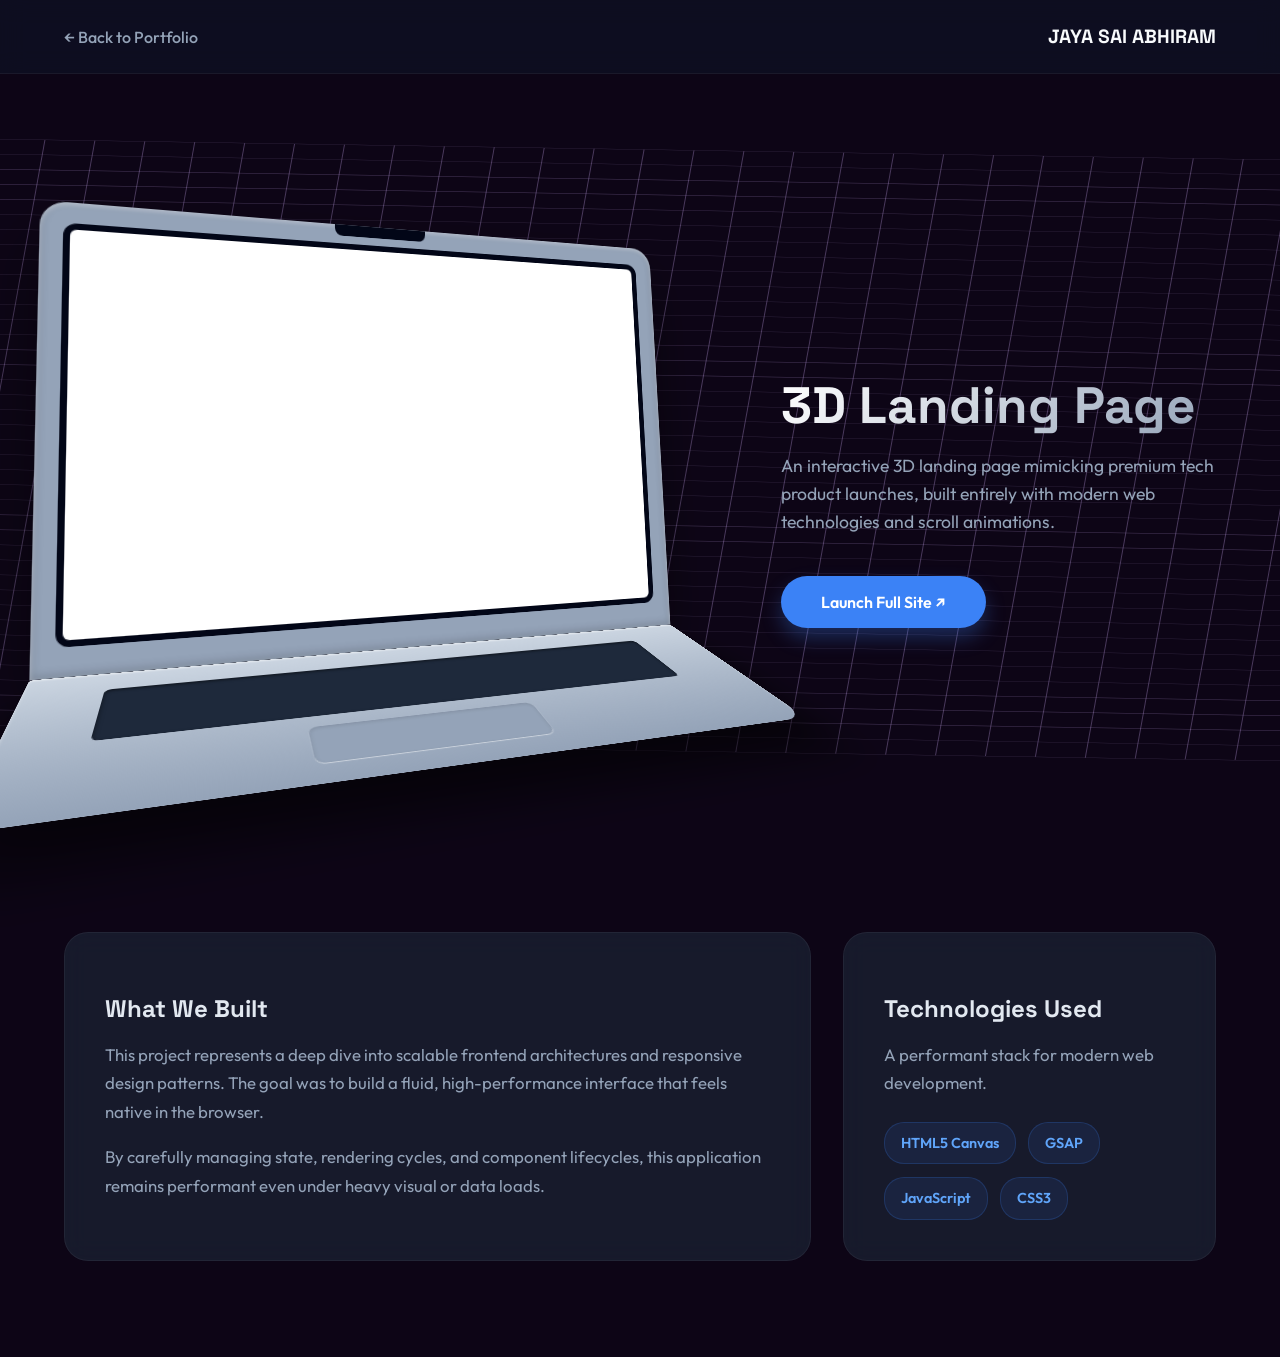
==== project-3d-landing.html @ 6c19dbe1 "Complete portfolio update: project restructuring, improved scrollytelling dynamics, fixed overlaps, " ====
<!DOCTYPE html>
<html lang="en">
<head>
  <meta charset="UTF-8">
  <meta name="viewport" content="width=device-width, initial-scale=1.0">
  <title>3D Landing Page | Project Showcase</title>
  <link href="https://fonts.googleapis.com/css2?family=Space+Grotesk:wght@400;600;700&family=Outfit:wght@300;400;500;600;700&display=swap" rel="stylesheet">
  <style>
    body { font-family: 'Outfit', sans-serif; background: #0d0516; color: #f8fafc; margin: 0; overflow-x: hidden; position: relative; }
    
    #bg-canvas { position: fixed; top: 0; left: 0; width: 100vw; height: 100vh; z-index: -1; background: #0d0516; pointer-events: none; }
    
    .showcase-nav { padding: 1.5rem 5%; display: flex; justify-content: space-between; align-items: center; position: fixed; top: 0; width: 100%; box-sizing: border-box; z-index: 100; background: rgba(15,23,42,0.5); backdrop-filter: blur(12px); border-bottom: 1px solid rgba(255,255,255,0.05); }
    .btn-back { color: #94a3b8; text-decoration: none; display: flex; align-items: center; gap: 8px; font-weight: 500; transition: color 0.3s; }
    .btn-back:hover { color: #3b82f6; }
    .logo-brand { font-family: 'Space Grotesk', sans-serif; font-weight: 700; font-size: 1.2rem; }
    
    .hero-split { display: flex; align-items: center; min-height: 100vh; padding: 6rem 5% 2rem; gap: 4rem; max-width: 1400px; margin: 0 auto; box-sizing: border-box; }
    .hero-left { flex: 1.2; position: relative; perspective: 1200px; margin-bottom: 100px;}
    .hero-right { flex: 0.8; }
    
    /* Fixed True Laptop Redesign */
    .macbook-wrapper { position: relative; perspective: 1500px; transform-style: preserve-3d; }
    .macbook-frame { position: relative; background: #94a3b8; padding: 3% 3% 4%; border-radius: 24px 24px 0 0; box-shadow: inset 0 2px 5px rgba(255,255,255,0.4), inset 0 -2px 10px rgba(0,0,0,0.2), 0 30px 60px rgba(0,0,0,0.5); transform: rotateY(15deg) rotateX(5deg) translateZ(0); transition: transform 0.6s cubic-bezier(0.16, 1, 0.3, 1); transform-style: preserve-3d; transform-origin: bottom center; z-index: 2; }
    
    /* Iframe Scaling Magic (JS Assisted) */
    .mac-screen { background: #0f172a; border-radius: 12px; overflow: hidden; aspect-ratio: 16/10; position: relative; border: 6px solid #020617; }
    .mac-screen iframe { position: absolute; top: 0; left: 0; width: 1440px; height: 900px; border: none; background: #fff; transform-origin: top left; }
    
    .mac-notch { position: absolute; top: 0; left: 50%; transform: translateX(-50%); width: 15%; height: 12px; background: #020617; border-radius: 0 0 8px 8px; z-index: 10; }
    
    /* Keyboard Deck correctly stacked outside frame */
    .mac-keyboard-deck { position: absolute; top: 100%; left: 0%; width: 100%; height: 180px; background: linear-gradient(to bottom, #cbd5e1, #94a3b8); border-radius: 4px 4px 20px 20px; transform-origin: top center; transform: rotateY(15deg) rotateX(80deg) translateZ(0); transform-style: preserve-3d; transition: transform 0.6s cubic-bezier(0.16, 1, 0.3, 1); box-shadow: 0 40px 50px rgba(0,0,0,0.6), inset 0 2px 3px rgba(255,255,255,0.5); z-index: 1; }
    
    .macbook-wrapper:hover .macbook-frame { transform: rotateY(0deg) rotateX(0deg) translateZ(0); }
    .macbook-wrapper:hover .mac-keyboard-deck { transform: rotateY(0deg) rotateX(88deg) translateZ(0); }
    
    .mac-trackpad { position: absolute; bottom: 12%; left: 50%; transform: translateX(-50%); width: 30%; height: 25%; background: #94a3b8; border-radius: 8px; box-shadow: inset 0 2px 4px rgba(0,0,0,0.1), 0 1px 1px rgba(255,255,255,0.5); }
    .mac-keyboard { position: absolute; top: 15%; left: 10%; width: 80%; height: 40%; background: #1e293b; border-radius: 6px; box-shadow: inset 0 2px 5px rgba(0,0,0,0.5); }
    
    .p-title { font-family: 'Space Grotesk', sans-serif; font-size: clamp(2.5rem, 4vw, 3.8rem); line-height: 1.1; margin-bottom: 1rem; background: linear-gradient(135deg, #fff, #94a3b8); -webkit-background-clip: text; color: transparent; }
    .p-desc { font-size: 1.1rem; color: #94a3b8; margin-bottom: 2.5rem; line-height: 1.6; }
    .btn-launch { display: inline-flex; align-items: center; gap: 10px; padding: 1rem 2.5rem; background: #3b82f6; color: white; border-radius: 30px; font-weight: 600; text-decoration: none; transition: transform 0.3s, box-shadow 0.3s; box-shadow: 0 10px 20px rgba(59,130,246,0.3); }
    .btn-launch:hover { transform: translateY(-3px); box-shadow: 0 15px 30px rgba(59,130,246,0.4); }
    
    .bento-section { padding: 2rem 5% 6rem; max-width: 1400px; margin: 0 auto; display: grid; grid-template-columns: 2fr 1fr; gap: 2rem; position: relative; z-index: 5; }
    .bento-box { background: rgba(30, 41, 59, 0.6); border: 1px solid rgba(255,255,255,0.05); border-radius: 24px; padding: 2.5rem; backdrop-filter: blur(12px); transition: transform 0.3s, border-color 0.3s; }
    .bento-box:hover { transform: translateY(-5px); border-color: rgba(59,130,246,0.3); }
    .b-title { font-family: 'Space Grotesk', sans-serif; font-size: 1.5rem; margin-bottom: 1rem; color: #e2e8f0; }
    .b-content { color: #94a3b8; line-height: 1.7; font-size: 1.05rem; }
    
    .tech-stack { display: flex; flex-wrap: wrap; gap: 0.8rem; margin-top: 1.5rem; }
    .tech-badge { padding: 0.5rem 1rem; background: rgba(59,130,246,0.1); border: 1px solid rgba(59,130,246,0.2); border-radius: 20px; color: #60a5fa; font-size: 0.9rem; font-weight: 600; }
    
    @media (max-width: 992px) {
      .hero-split { flex-direction: column; text-align: center; margin-top: 50px; padding-top: 4rem; }
      .bento-section { grid-template-columns: 1fr; }
      .macbook-frame { transform: rotateY(0deg) rotateX(0deg); }
      .mac-keyboard-deck { display: none; }
    }
  </style>
</head>
<body>

  
  <canvas id="bg-canvas"></canvas>
  <script>
    const canvas = document.getElementById('bg-canvas');
    const ctx = canvas.getContext('2d');
    let width = canvas.width = window.innerWidth;
    let height = canvas.height = window.innerHeight;
    window.addEventListener('resize', () => { width = canvas.width = window.innerWidth; height = canvas.height = window.innerHeight; });
    
    let time = 0;
    let mx = 0, my = 0;
    window.addEventListener('mousemove', e => { mx = (e.clientX / width - 0.5) * 2; my = (e.clientY / height - 0.5) * 2; });
    
    function draw() {
      ctx.fillStyle = '#0d0516'; ctx.fillRect(0, 0, width, height);
      time += 0.02;
      
      ctx.save();
      ctx.translate(width/2, height/2);
      ctx.scale(1, 0.3 + my * 0.1);
      ctx.rotate(time * 0.1 + mx * 0.5);
      
      ctx.strokeStyle = 'rgba(216, 180, 254, 0.3)';
      ctx.lineWidth = 1;
      
      for(let i=-1000; i<=1000; i+=50) {
        ctx.beginPath(); ctx.moveTo(-1000, i); ctx.lineTo(1000, i); ctx.stroke();
        ctx.beginPath(); ctx.moveTo(i, -1000); ctx.lineTo(i, 1000); ctx.stroke();
      }
      
      ctx.restore();
      requestAnimationFrame(draw);
    }
    draw();
  </script>


  <nav class="showcase-nav">
    <a href="index.html#projects" class="btn-back">← Back to Portfolio</a>
    <div class="logo-brand">JAYA SAI ABHIRAM</div>
  </nav>

  <section class="hero-split">
    <div class="hero-left">
      <div class="macbook-wrapper">
        <div class="macbook-frame">
          <div class="mac-notch"></div>
          <div class="mac-screen">
            <iframe src="https://apple-vision-pro-gamma-two.vercel.app/" title="3D Landing Page"></iframe>
          </div>
        </div>
        <div class="macbook-frame-bottom"></div>
        <div class="mac-keyboard-deck">
          <div class="mac-keyboard"></div>
          <div class="mac-trackpad"></div>
        </div>
      </div>
    </div>
    <div class="hero-right">
      <h1 class="p-title">3D Landing Page</h1>
      <p class="p-desc">An interactive 3D landing page mimicking premium tech product launches, built entirely with modern web technologies and scroll animations.</p>
      <a href="https://apple-vision-pro-gamma-two.vercel.app/" target="_blank" class="btn-launch">Launch Full Site ↗</a>
    </div>
  </section>

  <section class="bento-section">
    <div class="bento-box">
      <h2 class="b-title">What We Built</h2>
      <div class="b-content">
        <p>This project represents a deep dive into scalable frontend architectures and responsive design patterns. The goal was to build a fluid, high-performance interface that feels native in the browser.</p>
        <p style="margin-top: 1rem;">By carefully managing state, rendering cycles, and component lifecycles, this application remains performant even under heavy visual or data loads.</p>
      </div>
    </div>
    <div class="bento-box">
      <h2 class="b-title">Technologies Used</h2>
      <div class="b-content">
        <p>A performant stack for modern web development.</p>
        <div class="tech-stack">
          <span class="tech-badge">HTML5 Canvas</span><span class="tech-badge">GSAP</span><span class="tech-badge">JavaScript</span><span class="tech-badge">CSS3</span>
        </div>
      </div>
    </div>
  </section>
  <script>
    window.addEventListener('DOMContentLoaded', () => {
      const screen = document.querySelector('.mac-screen');
      const iframe = screen.querySelector('iframe');
      if(screen && iframe) {
        const resizeIframe = () => {
          const scaleX = screen.clientWidth / 1440;
          const scaleY = screen.clientHeight / 900;
          iframe.style.transform = `scale(${scaleX}, ${scaleY})`;
        };
        window.addEventListener('resize', resizeIframe);
        resizeIframe();
        
        
      }
    });
  </script>
</body>
</html>
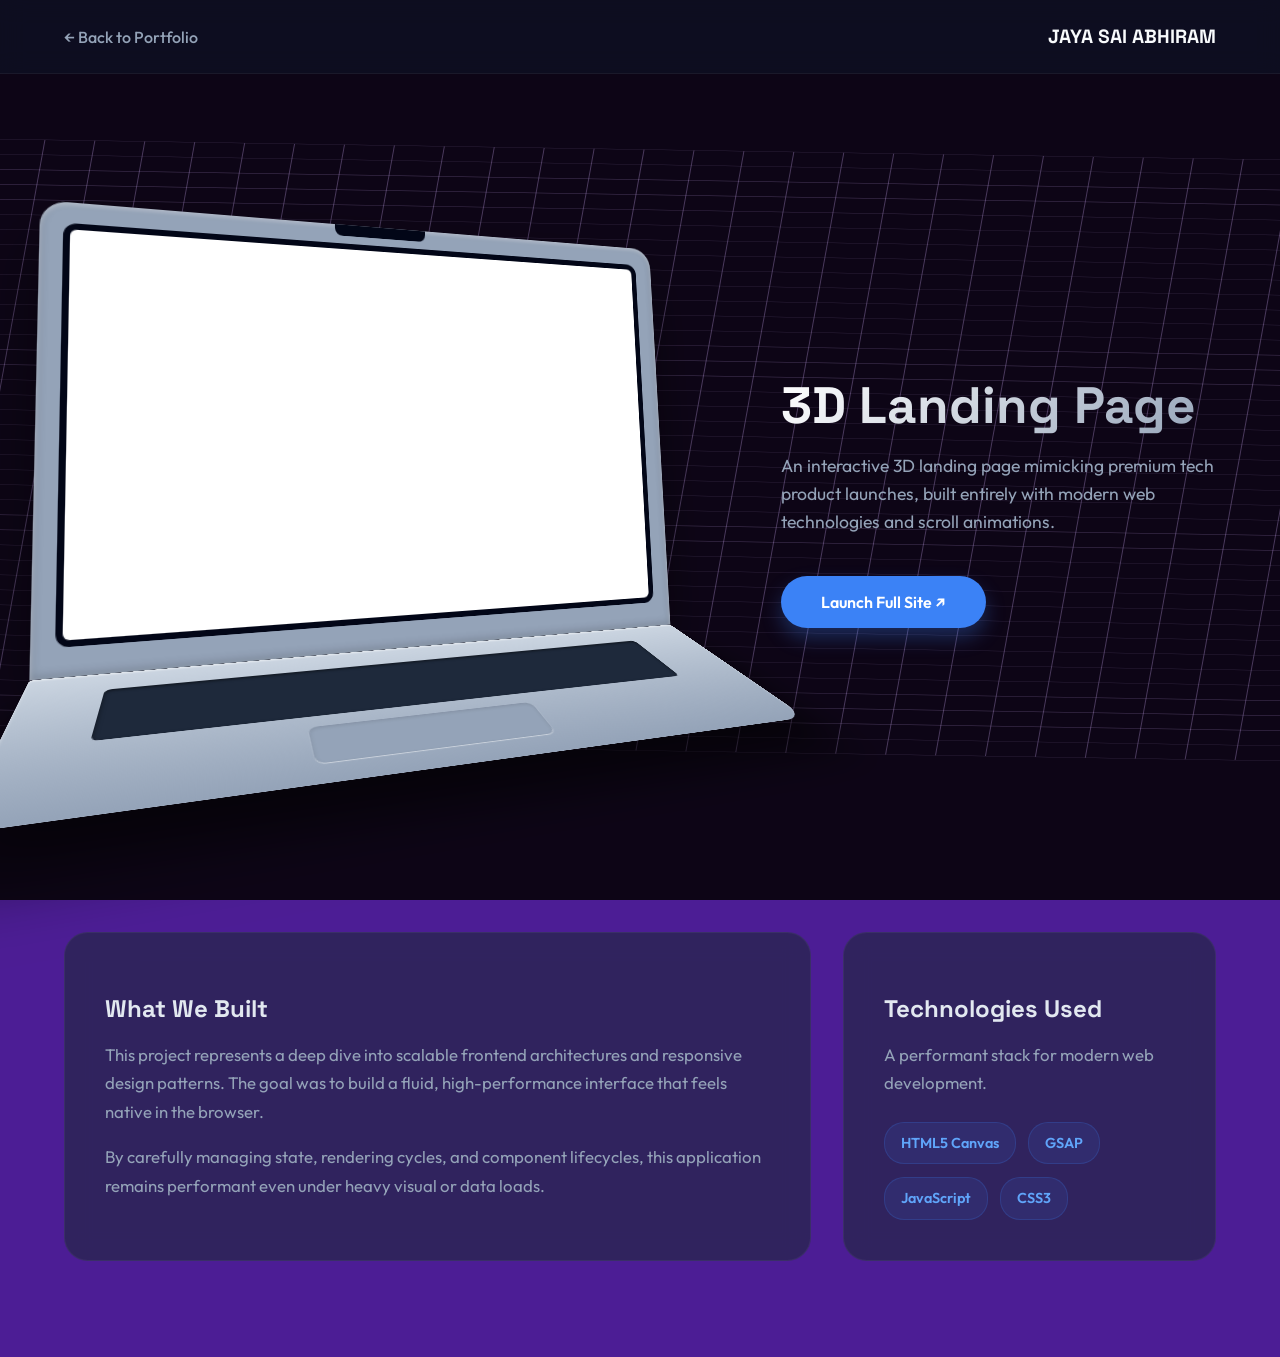
==== commit 54975cf1: "Fix background colors for 4, 5, 6" ====
--- a/project-3d-landing.html
+++ b/project-3d-landing.html
@@ -6,9 +6,9 @@
   <title>3D Landing Page | Project Showcase</title>
   <link href="https://fonts.googleapis.com/css2?family=Space+Grotesk:wght@400;600;700&family=Outfit:wght@300;400;500;600;700&display=swap" rel="stylesheet">
   <style>
-    body { font-family: 'Outfit', sans-serif; background: #0d0516; color: #f8fafc; margin: 0; overflow-x: hidden; position: relative; }
+    body { font-family: 'Outfit', sans-serif; background: #4c1d95; color: #f8fafc; margin: 0; overflow-x: hidden; position: relative; }
     
-    #bg-canvas { position: fixed; top: 0; left: 0; width: 100vw; height: 100vh; z-index: -1; background: #0d0516; pointer-events: none; }
+    #bg-canvas { position: fixed; top: 0; left: 0; width: 100vw; height: 100vh; z-index: -1; background: #4c1d95; pointer-events: none; }
     
     .showcase-nav { padding: 1.5rem 5%; display: flex; justify-content: space-between; align-items: center; position: fixed; top: 0; width: 100%; box-sizing: border-box; z-index: 100; background: rgba(15,23,42,0.5); backdrop-filter: blur(12px); border-bottom: 1px solid rgba(255,255,255,0.05); }
     .btn-back { color: #94a3b8; text-decoration: none; display: flex; align-items: center; gap: 8px; font-weight: 500; transition: color 0.3s; }
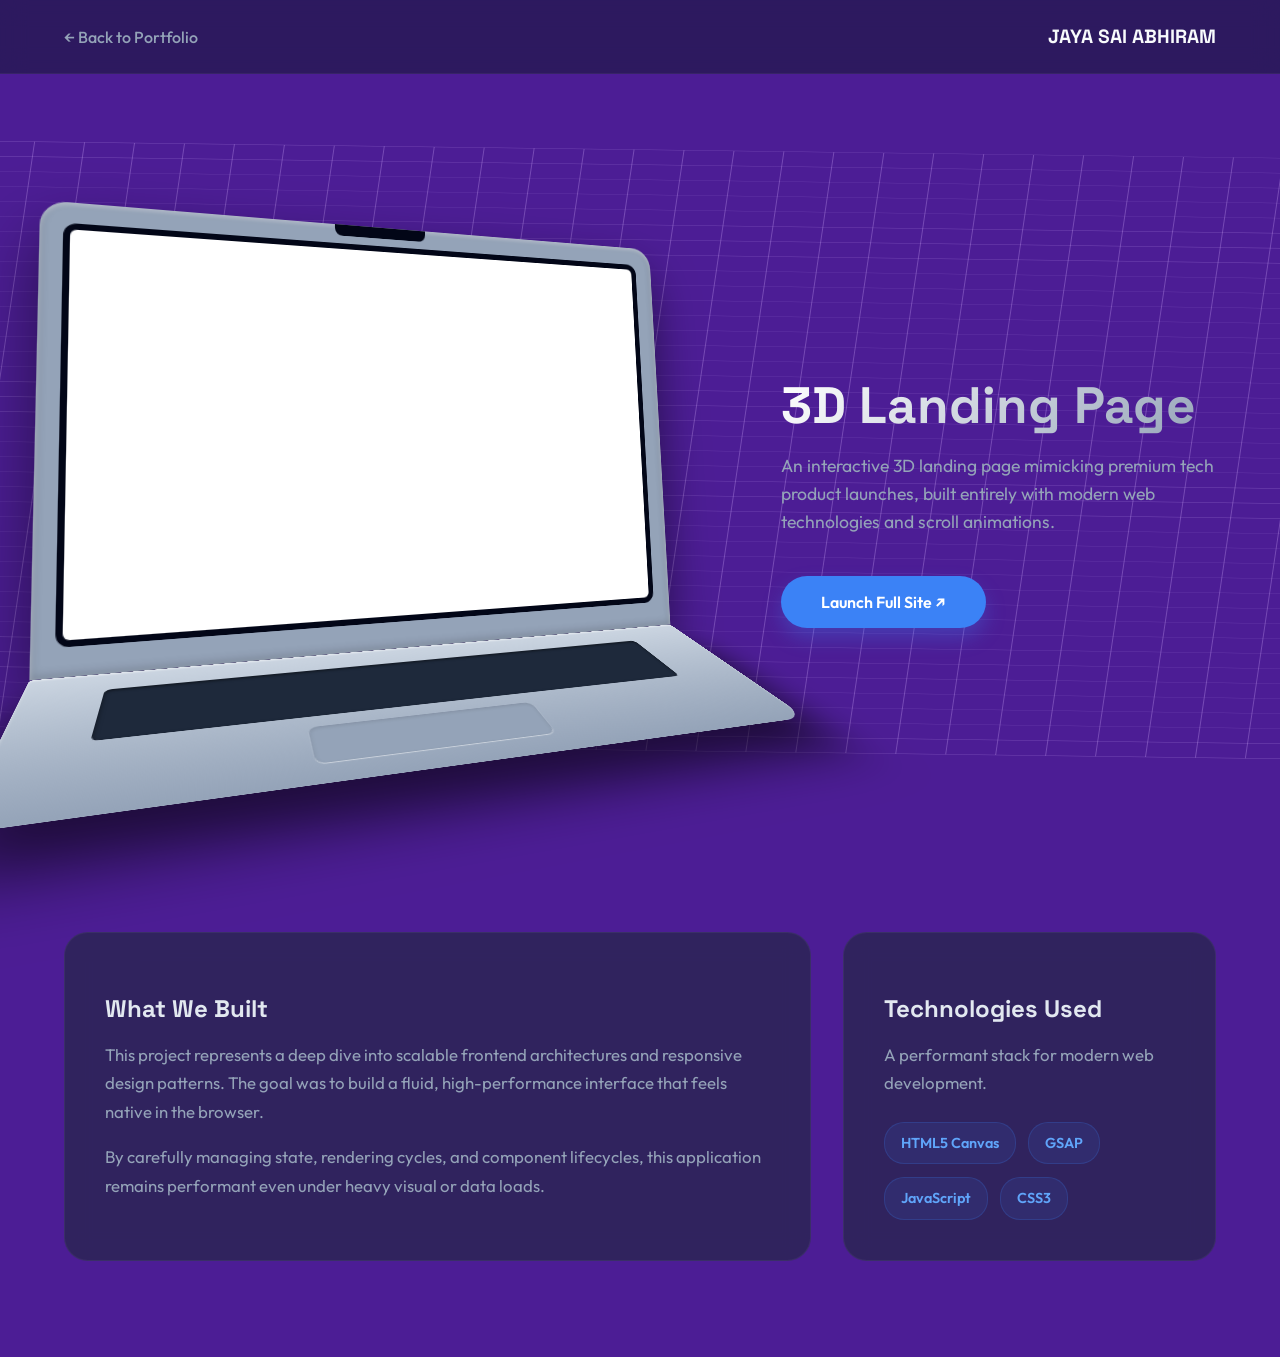
==== commit b4a4e1bd: "Fix canvas rendering colors and reorder sections in index.html" ====
--- a/project-3d-landing.html
+++ b/project-3d-landing.html
@@ -76,7 +76,7 @@
     window.addEventListener('mousemove', e => { mx = (e.clientX / width - 0.5) * 2; my = (e.clientY / height - 0.5) * 2; });
     
     function draw() {
-      ctx.fillStyle = '#0d0516'; ctx.fillRect(0, 0, width, height);
+      ctx.fillStyle = '#4c1d95'; ctx.fillRect(0, 0, width, height);
       time += 0.02;
       
       ctx.save();
